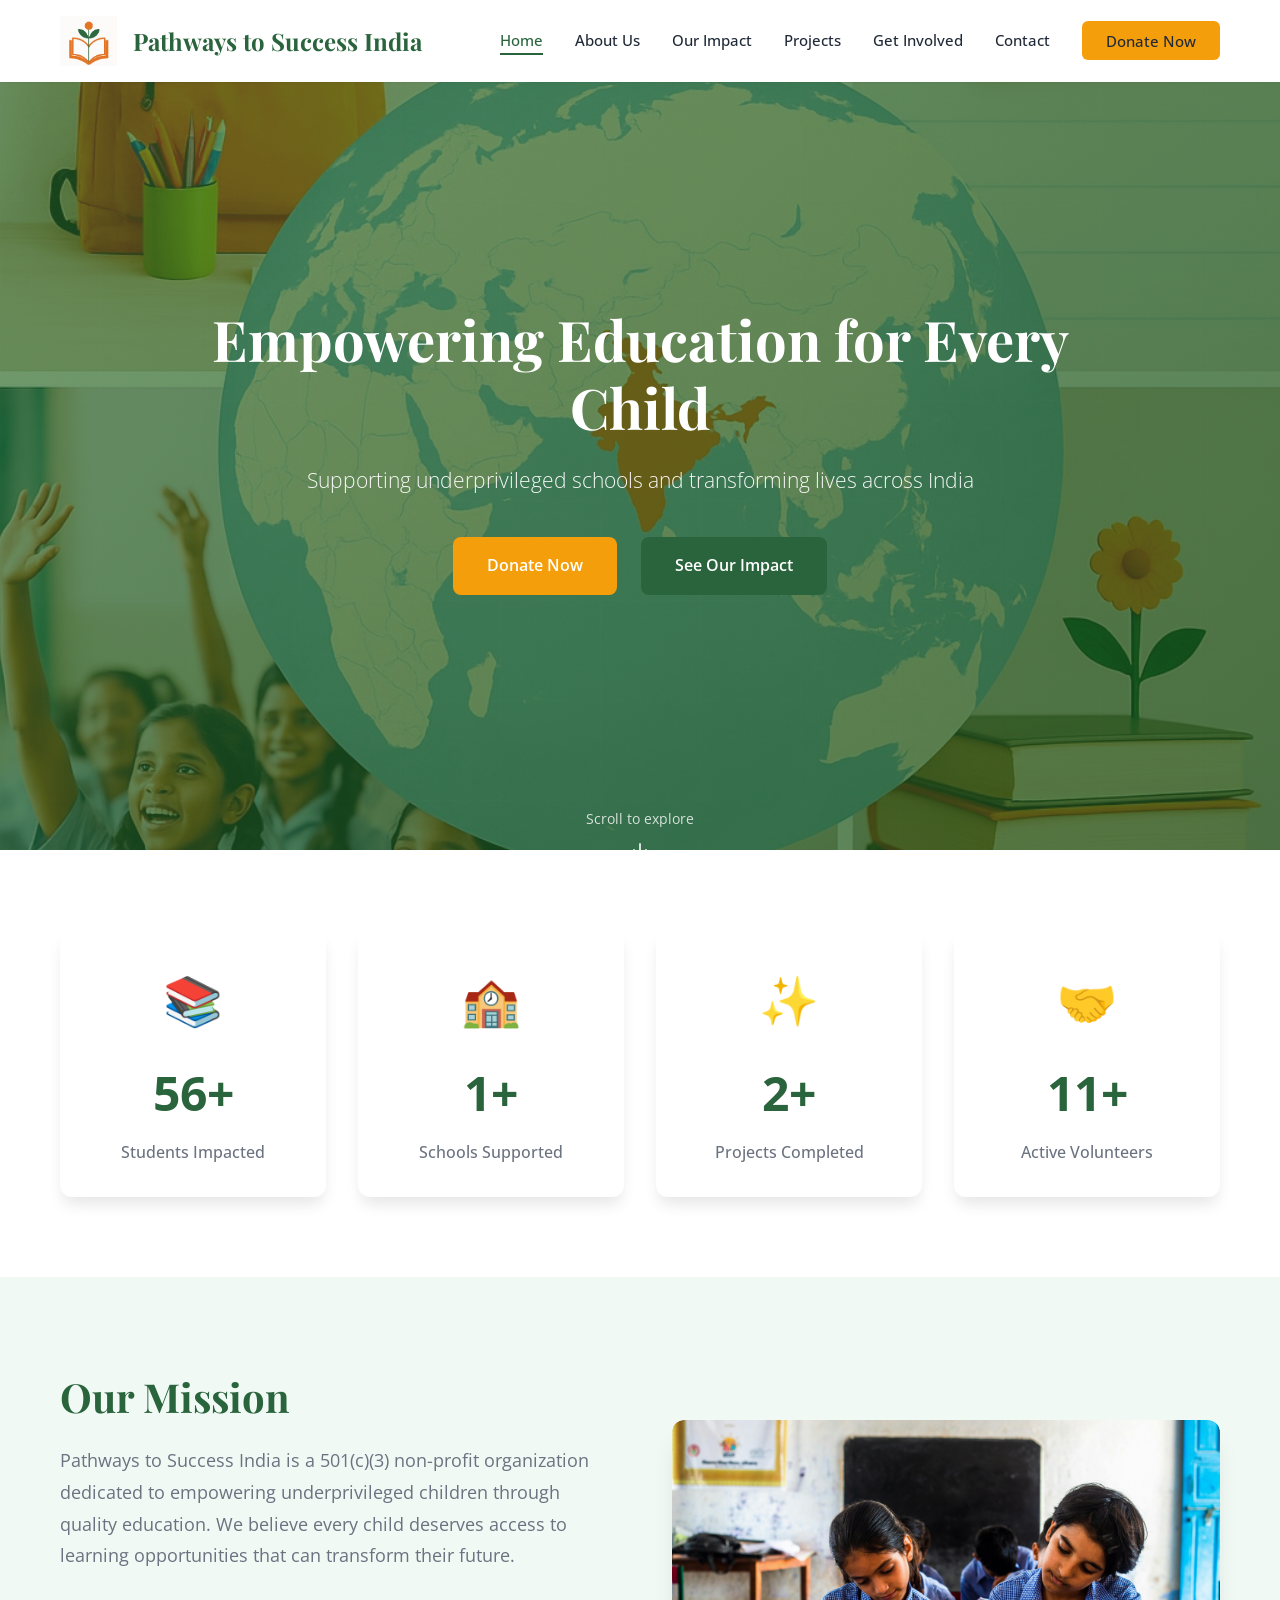
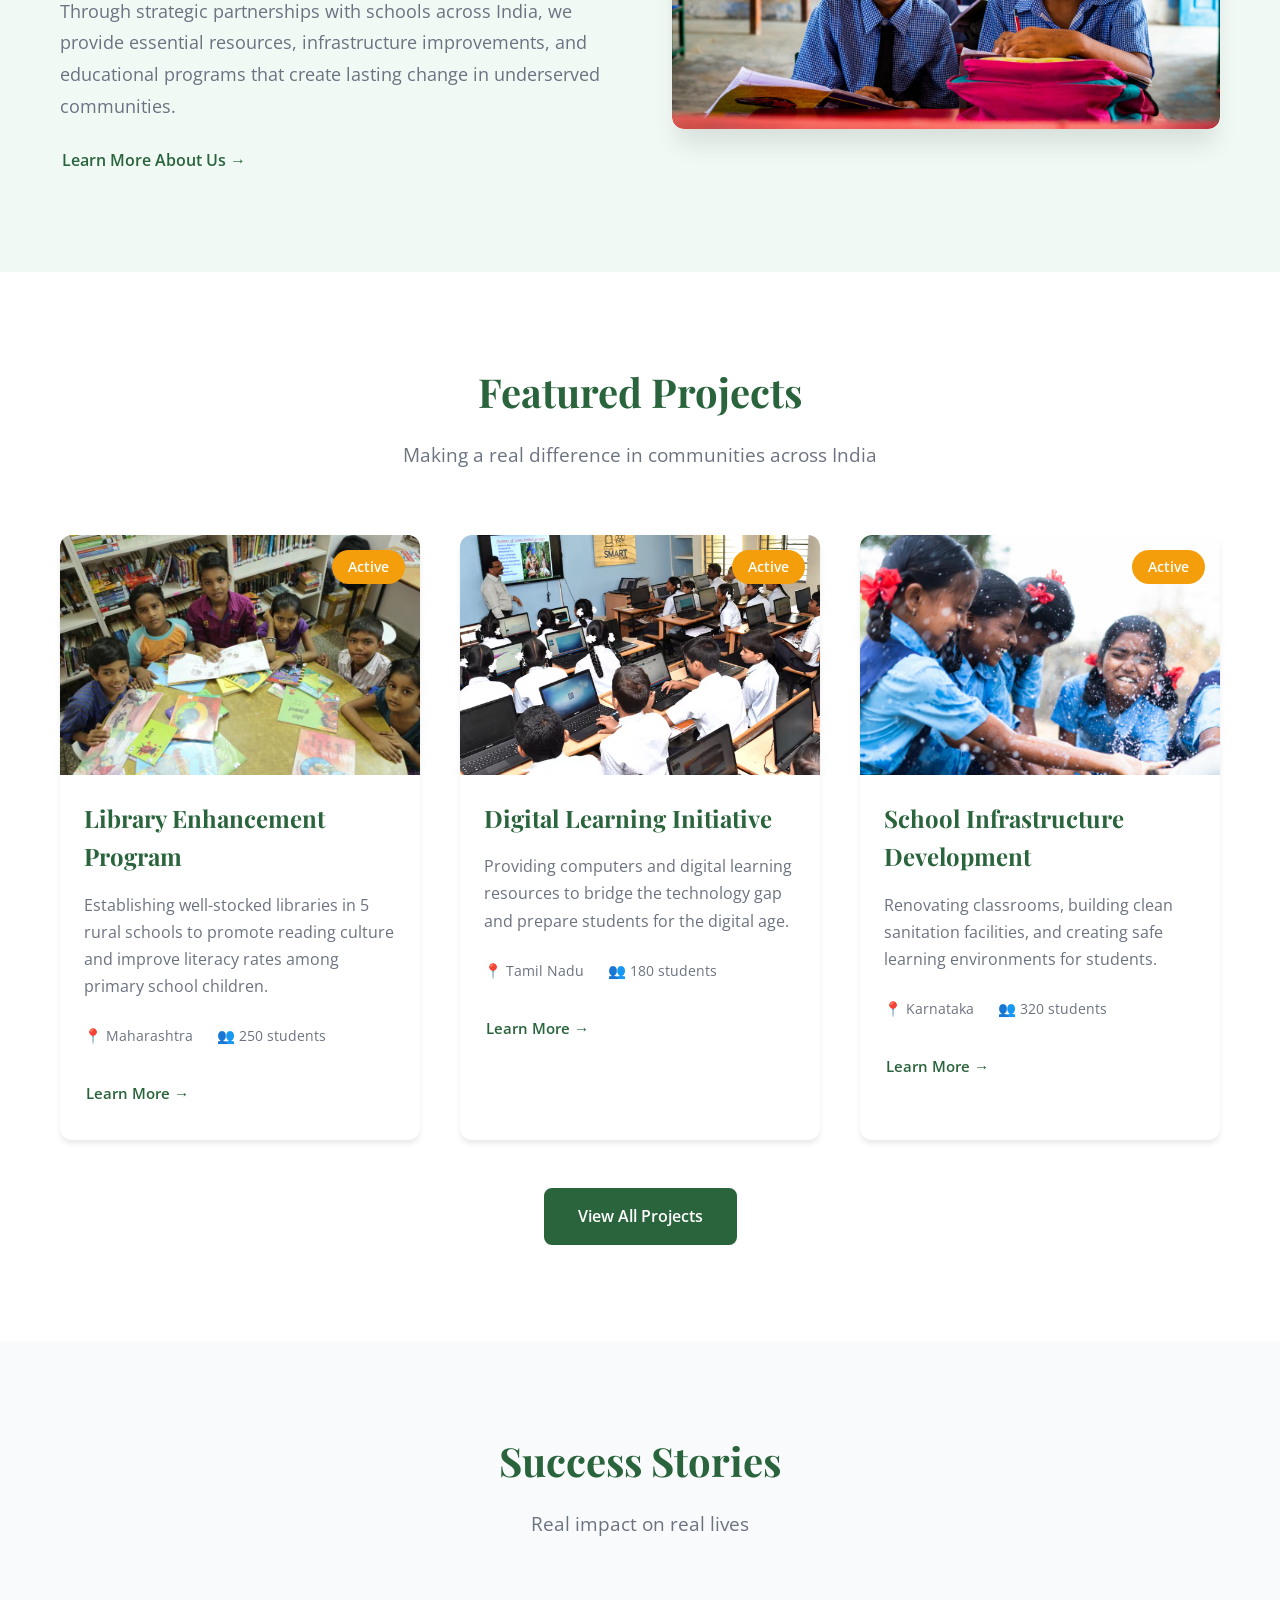
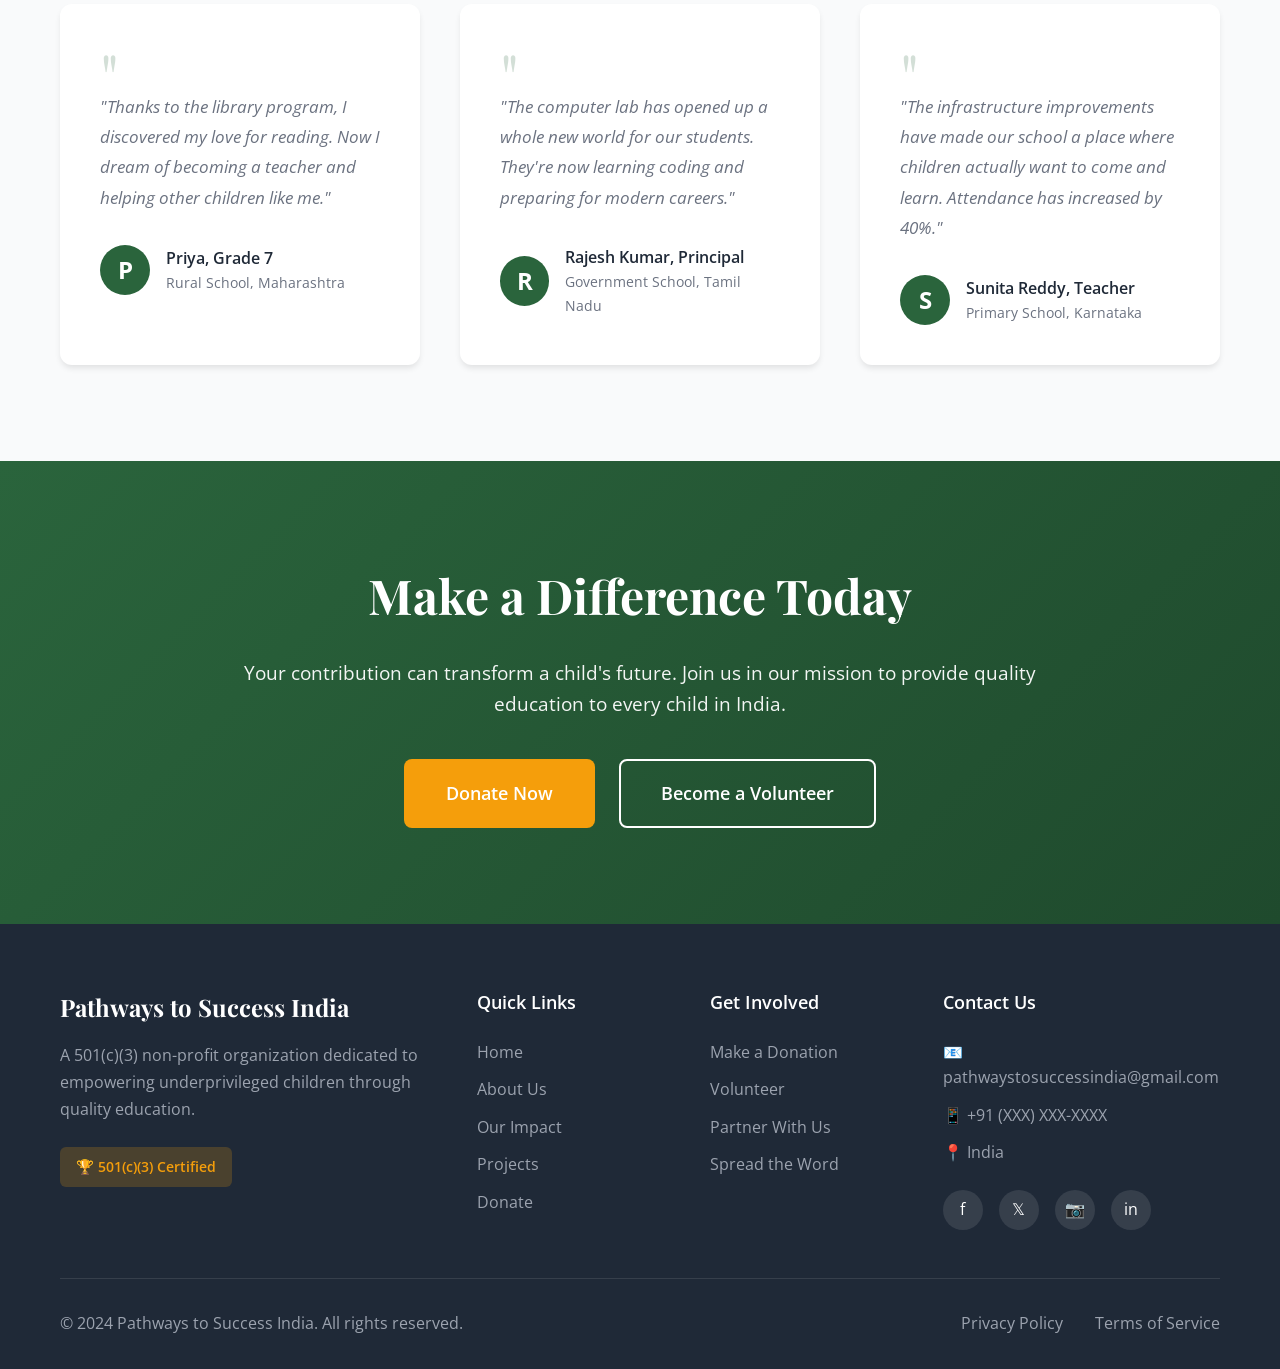
==== index.html @ 935330fa "Initial commit: Pathways to Success India website Added complete website structure with: - Responsiv" ====
<!DOCTYPE html>
<html lang="en">
<head>
    <meta charset="UTF-8">
    <meta name="viewport" content="width=device-width, initial-scale=1.0">
    <meta name="description" content="Pathways to Success India - Empowering education for underprivileged children across India">
    <title>Pathways to Success India - Empowering Education</title>
    <link rel="stylesheet" href="css/styles.css">
    <link rel="preconnect" href="https://fonts.googleapis.com">
    <link rel="preconnect" href="https://fonts.gstatic.com" crossorigin>
    <link href="https://fonts.googleapis.com/css2?family=Open+Sans:wght@300;400;600;700&family=Playfair+Display:wght@700&display=swap" rel="stylesheet">
</head>
<body data-page="home">
    <!-- Header will be loaded here -->
    <div id="header-placeholder"></div>

    <!-- Hero Section -->
    <section class="hero">
        <div class="hero-overlay"></div>
        <div class="hero-content">
            <h1 class="hero-title">Empowering Education for Every Child</h1>
            <p class="hero-subtitle">Supporting underprivileged schools and transforming lives across India</p>
            <div class="hero-buttons">
                <a href="pages/donate.html" class="btn btn-primary">Donate Now</a>
                <a href="pages/impact.html" class="btn btn-secondary">See Our Impact</a>
            </div>
        </div>
        <div class="hero-scroll">
            <span>Scroll to explore</span>
            <svg width="20" height="20" viewBox="0 0 20 20" fill="none">
                <path d="M10 4V16M10 16L4 10M10 16L16 10" stroke="white" stroke-width="2" stroke-linecap="round" stroke-linejoin="round"/>
            </svg>
        </div>
    </section>

    <!-- Impact Stats -->
    <section class="stats">
        <div class="container">
            <div class="stats-grid">
                <div class="stat-card">
                    <div class="stat-icon">📚</div>
                    <div class="stat-number" data-target="500">0</div>
                    <div class="stat-label">Students Impacted</div>
                </div>
                <div class="stat-card">
                    <div class="stat-icon">🏫</div>
                    <div class="stat-number" data-target="10">0</div>
                    <div class="stat-label">Schools Supported</div>
                </div>
                <div class="stat-card">
                    <div class="stat-icon">✨</div>
                    <div class="stat-number" data-target="25">0</div>
                    <div class="stat-label">Projects Completed</div>
                </div>
                <div class="stat-card">
                    <div class="stat-icon">🤝</div>
                    <div class="stat-number" data-target="100">0</div>
                    <div class="stat-label">Active Volunteers</div>
                </div>
            </div>
        </div>
    </section>

    <!-- Mission Section -->
    <section class="mission">
        <div class="container">
            <div class="mission-grid">
                <div class="mission-content">
                    <h2 class="section-title">Our Mission</h2>
                    <p class="mission-text">
                        Pathways to Success India is a 501(c)(3) non-profit organization dedicated to empowering
                        underprivileged children through quality education. We believe every child deserves access
                        to learning opportunities that can transform their future.
                    </p>
                    <p class="mission-text">
                        Through strategic partnerships with schools across India, we provide essential resources,
                        infrastructure improvements, and educational programs that create lasting change in
                        underserved communities.
                    </p>
                    <a href="pages/about.html" class="btn btn-link">Learn More About Us →</a>
                </div>
                <div class="mission-image">
                    <img src="images/hero-children-learning.jpg" alt="Children learning in classroom" style="width: 100%; height: 100%; object-fit: cover; border-radius: 12px;">
                </div>
            </div>
        </div>
    </section>

    <!-- Featured Projects -->
    <section class="featured-projects">
        <div class="container">
            <div class="section-header">
                <h2 class="section-title">Featured Projects</h2>
                <p class="section-subtitle">Making a real difference in communities across India</p>
            </div>
            <div class="projects-grid">
                <div class="project-card">
                    <div class="project-image">
                        <img src="images/project-library.jpg" alt="Library program" style="width: 100%; height: 100%; object-fit: cover;">
                        <div class="project-badge">Active</div>
                    </div>
                    <div class="project-content">
                        <h3 class="project-title">Library Enhancement Program</h3>
                        <p class="project-description">
                            Establishing well-stocked libraries in 5 rural schools to promote reading culture
                            and improve literacy rates among primary school children.
                        </p>
                        <div class="project-meta">
                            <span class="meta-item">📍 Maharashtra</span>
                            <span class="meta-item">👥 250 students</span>
                        </div>
                        <a href="pages/projects.html" class="btn btn-text">Learn More →</a>
                    </div>
                </div>
                <div class="project-card">
                    <div class="project-image">
                       <img src="images/project-digital-learning.jpg" alt="Digital learning" style="width: 100%; height: 100%; object-fit: cover;">
                        <div class="project-badge">Active</div>
                    </div>
                    <div class="project-content">
                        <h3 class="project-title">Digital Learning Initiative</h3>
                        <p class="project-description">
                            Providing computers and digital learning resources to bridge the technology gap
                            and prepare students for the digital age.
                        </p>
                        <div class="project-meta">
                            <span class="meta-item">📍 Tamil Nadu</span>
                            <span class="meta-item">👥 180 students</span>
                        </div>
                        <a href="pages/projects.html" class="btn btn-text">Learn More →</a>
                    </div>
                </div>
                <div class="project-card">
                    <div class="project-image">
                        <img src="images/project-infrastructure.jpg" alt="Infrastructure development" style="width: 100%; height: 100%; object-fit: cover;">
                        <div class="project-badge">Active</div>
                    </div>
                    <div class="project-content">
                        <h3 class="project-title">School Infrastructure Development</h3>
                        <p class="project-description">
                            Renovating classrooms, building clean sanitation facilities, and creating safe
                            learning environments for students.
                        </p>
                        <div class="project-meta">
                            <span class="meta-item">📍 Karnataka</span>
                            <span class="meta-item">👥 320 students</span>
                        </div>
                        <a href="pages/projects.html" class="btn btn-text">Learn More →</a>
                    </div>
                </div>
            </div>
            <div class="section-cta">
                <a href="pages/projects.html" class="btn btn-secondary">View All Projects</a>
            </div>
        </div>
    </section>

    <!-- Success Stories -->
    <section class="success-stories">
        <div class="container">
            <div class="section-header">
                <h2 class="section-title">Success Stories</h2>
                <p class="section-subtitle">Real impact on real lives</p>
            </div>
            <div class="stories-grid">
                <div class="story-card">
                    <div class="story-quote">"</div>
                    <p class="story-text">
                        "Thanks to the library program, I discovered my love for reading. Now I dream of
                        becoming a teacher and helping other children like me."
                    </p>
                    <div class="story-author">
                        <div class="author-avatar">P</div>
                        <div class="author-info">
                            <div class="author-name">Priya, Grade 7</div>
                            <div class="author-school">Rural School, Maharashtra</div>
                        </div>
                    </div>
                </div>
                <div class="story-card">
                    <div class="story-quote">"</div>
                    <p class="story-text">
                        "The computer lab has opened up a whole new world for our students. They're now
                        learning coding and preparing for modern careers."
                    </p>
                    <div class="story-author">
                        <div class="author-avatar">R</div>
                        <div class="author-info">
                            <div class="author-name">Rajesh Kumar, Principal</div>
                            <div class="author-school">Government School, Tamil Nadu</div>
                        </div>
                    </div>
                </div>
                <div class="story-card">
                    <div class="story-quote">"</div>
                    <p class="story-text">
                        "The infrastructure improvements have made our school a place where children actually
                        want to come and learn. Attendance has increased by 40%."
                    </p>
                    <div class="story-author">
                        <div class="author-avatar">S</div>
                        <div class="author-info">
                            <div class="author-name">Sunita Reddy, Teacher</div>
                            <div class="author-school">Primary School, Karnataka</div>
                        </div>
                    </div>
                </div>
            </div>
        </div>
    </section>

    <!-- CTA Section -->
    <section class="cta-section">
        <div class="container">
            <div class="cta-content">
                <h2 class="cta-title">Make a Difference Today</h2>
                <p class="cta-text">
                    Your contribution can transform a child's future. Join us in our mission to provide
                    quality education to every child in India.
                </p>
                <div class="cta-buttons">
                    <a href="pages/donate.html" class="btn btn-primary btn-large">Donate Now</a>
                    <a href="pages/contact.html" class="btn btn-outline btn-large">Become a Volunteer</a>
                </div>
            </div>
        </div>
    </section>

    <!-- Footer will be loaded here -->
    <div id="footer-placeholder"></div>

    <script src="js/components.js"></script>
    <script src="js/script.js"></script>
</body>
</html>
---- css/styles.css ----
/* ========================================
   CSS Variables & Reset
   ======================================== */
:root {
    --primary-green: #2A643C;
    --primary-dark: #1F4A2D;
    --accent-orange: #F59E0B;
    --accent-orange-hover: #D97706;
    --text-dark: #1F2937;
    --text-gray: #6B7280;
    --text-light: #9CA3AF;
    --bg-light: #F9FAFB;
    --bg-green-light: #F0F9F4;
    --white: #FFFFFF;
    --border-color: #E5E7EB;

    --font-heading: 'Playfair Display', serif;
    --font-body: 'Open Sans', sans-serif;

    --shadow-sm: 0 1px 2px 0 rgba(0, 0, 0, 0.05);
    --shadow-md: 0 4px 6px -1px rgba(0, 0, 0, 0.1);
    --shadow-lg: 0 10px 15px -3px rgba(0, 0, 0, 0.1);
    --shadow-xl: 0 20px 25px -5px rgba(0, 0, 0, 0.1);

    --transition: all 0.3s ease;
}

* {
    margin: 0;
    padding: 0;
    box-sizing: border-box;
}

html {
    scroll-behavior: smooth;
}

body {
    font-family: var(--font-body);
    color: var(--text-dark);
    line-height: 1.6;
    overflow-x: hidden;
}

img {
    max-width: 100%;
    height: auto;
    display: block;
}

a {
    text-decoration: none;
    color: inherit;
}

ul {
    list-style: none;
}

/* ========================================
   Container & Layout
   ======================================== */
.container {
    max-width: 1200px;
    margin: 0 auto;
    padding: 0 20px;
}

/* ========================================
   Navigation
   ======================================== */
.navbar {
    position: fixed;
    top: 0;
    left: 0;
    right: 0;
    background: var(--white);
    box-shadow: var(--shadow-sm);
    z-index: 1000;
    transition: var(--transition);
}

.navbar.scrolled {
    box-shadow: var(--shadow-md);
}

.nav-wrapper {
    display: flex;
    justify-content: space-between;
    align-items: center;
    padding: 1rem 0;
}

.logo-text {
    font-family: var(--font-heading);
    font-size: 1.5rem;
    font-weight: 700;
    color: var(--primary-green);
}

.nav-menu {
    display: flex;
    align-items: center;
    gap: 2rem;
}

.nav-menu a {
    font-size: 0.95rem;
    font-weight: 500;
    color: var(--text-dark);
    transition: var(--transition);
    position: relative;
}

.nav-menu a:hover,
.nav-menu a.active {
    color: var(--primary-green);
}

.nav-menu a:not(.btn-donate-nav)::after {
    content: '';
    position: absolute;
    bottom: -5px;
    left: 0;
    width: 0;
    height: 2px;
    background: var(--primary-green);
    transition: var(--transition);
}

.nav-menu a:hover::after,
.nav-menu a.active::after {
    width: 100%;
}

.btn-donate-nav {
    background: var(--accent-orange);
    color: var(--white);
    padding: 0.6rem 1.5rem;
    border-radius: 6px;
    font-weight: 600;
    transition: var(--transition);
}

.btn-donate-nav:hover {
    background: var(--accent-orange-hover);
    transform: translateY(-2px);
    box-shadow: var(--shadow-md);
}

.mobile-menu-toggle {
    display: none;
    flex-direction: column;
    gap: 5px;
    background: none;
    border: none;
    cursor: pointer;
    padding: 5px;
}

.mobile-menu-toggle span {
    width: 25px;
    height: 3px;
    background: var(--primary-green);
    border-radius: 3px;
    transition: var(--transition);
}

/* ========================================
   Hero Section
   ======================================== */
.hero {
    position: relative;
    height: 100vh;
    min-height: 600px;
    display: flex;
    align-items: center;
    justify-content: center;
    background: linear-gradient(135deg, rgba(46, 125, 50, 0.6) 0%, rgba(27, 94, 32, 0.7) 100%), url('../images/home-banner.jpg') center/cover no-repeat;
    overflow: hidden;
}

.hero::before {
    content: '';
    position: absolute;
    top: 0;
    left: 0;
    right: 0;
    bottom: 0;
    background: url('data:image/svg+xml,<svg width="100" height="100" xmlns="http://www.w3.org/2000/svg"><defs><pattern id="grid" width="100" height="100" patternUnits="userSpaceOnUse"><path d="M 100 0 L 0 0 0 100" fill="none" stroke="rgba(255,255,255,0.05)" stroke-width="1"/></pattern></defs><rect width="100%" height="100%" fill="url(%23grid)"/></svg>');
    opacity: 0.3;
}

.hero-overlay {
    position: absolute;
    top: 0;
    left: 0;
    right: 0;
    bottom: 0;
    background: rgba(0, 0, 0, 0.1);
}

.hero-content {
    position: relative;
    z-index: 2;
    text-align: center;
    color: var(--white);
    max-width: 900px;
    padding: 0 20px;
    animation: fadeInUp 1s ease;
}

.hero-title {
    font-family: var(--font-heading);
    font-size: 3.5rem;
    font-weight: 700;
    margin-bottom: 1.5rem;
    line-height: 1.2;
}

.hero-subtitle {
    font-size: 1.3rem;
    margin-bottom: 2.5rem;
    opacity: 0.95;
    font-weight: 300;
}

.hero-buttons {
    display: flex;
    gap: 1.5rem;
    justify-content: center;
    flex-wrap: wrap;
}

.hero-scroll {
    position: absolute;
    bottom: 40px;
    left: 50%;
    transform: translateX(-50%);
    display: flex;
    flex-direction: column;
    align-items: center;
    gap: 10px;
    color: var(--white);
    font-size: 0.85rem;
    opacity: 0.8;
    animation: bounce 2s infinite;
}

@keyframes fadeInUp {
    from {
        opacity: 0;
        transform: translateY(30px);
    }
    to {
        opacity: 1;
        transform: translateY(0);
    }
}

@keyframes bounce {
    0%, 20%, 50%, 80%, 100% {
        transform: translateX(-50%) translateY(0);
    }
    40% {
        transform: translateX(-50%) translateY(-10px);
    }
    60% {
        transform: translateX(-50%) translateY(-5px);
    }
}

/* ========================================
   Buttons
   ======================================== */
.btn {
    display: inline-block;
    padding: 0.875rem 2rem;
    border-radius: 8px;
    font-weight: 600;
    font-size: 1rem;
    text-align: center;
    transition: var(--transition);
    cursor: pointer;
    border: 2px solid transparent;
}

.btn-primary {
    background: var(--accent-orange);
    color: var(--white);
}

.btn-primary:hover {
    background: var(--accent-orange-hover);
    transform: translateY(-3px);
    box-shadow: var(--shadow-lg);
}

.btn-secondary {
    background: var(--primary-green);
    color: var(--white);
    border: 2px solid var(--primary-green);
}

.btn-secondary:hover {
    background: var(--accent-orange);
    color: var(--white);
    border-color: var(--accent-orange);
}

.btn-outline {
    background: transparent;
    color: var(--white);
    border: 2px solid var(--white);
}

.btn-outline:hover {
    background: var(--white);
    color: var(--primary-green);
}

.btn-link {
    color: var(--primary-green);
    font-weight: 600;
    padding: 0;
}

.btn-link:hover {
    color: var(--primary-dark);
}

.btn-text {
    color: var(--primary-green);
    font-weight: 600;
    padding: 0.5rem 0;
    font-size: 0.95rem;
}

.btn-text:hover {
    color: var(--primary-dark);
    transform: translateX(5px);
}

.btn-large {
    padding: 1.125rem 2.5rem;
    font-size: 1.1rem;
}

/* ========================================
   Stats Section
   ======================================== */
.stats {
    padding: 5rem 0;
    background: var(--white);
    margin-top: -50px;
    position: relative;
    z-index: 10;
}

.stats-grid {
    display: grid;
    grid-template-columns: repeat(auto-fit, minmax(250px, 1fr));
    gap: 2rem;
}

.stat-card {
    text-align: center;
    padding: 2rem;
    background: var(--white);
    border-radius: 12px;
    box-shadow: var(--shadow-lg);
    transition: var(--transition);
}

.stat-card:hover {
    transform: translateY(-10px);
    box-shadow: var(--shadow-xl);
}

.stat-icon {
    font-size: 3rem;
    margin-bottom: 1rem;
}

.stat-number {
    font-size: 3rem;
    font-weight: 700;
    color: var(--primary-green);
    margin-bottom: 0.5rem;
}

.stat-label {
    font-size: 1rem;
    color: var(--text-gray);
    font-weight: 500;
}

/* ========================================
   Mission Section
   ======================================== */
.mission {
    padding: 6rem 0;
    background: var(--bg-green-light);
}

.mission-grid {
    display: grid;
    grid-template-columns: 1fr 1fr;
    gap: 4rem;
    align-items: center;
}

.section-title {
    font-family: var(--font-heading);
    font-size: 2.5rem;
    color: var(--primary-green);
    margin-bottom: 1.5rem;
    line-height: 1.2;
}

.mission-text {
    font-size: 1.1rem;
    color: var(--text-gray);
    margin-bottom: 1.5rem;
    line-height: 1.8;
}

.mission-image {
    border-radius: 12px;
    overflow: hidden;
    box-shadow: var(--shadow-xl);
}

.image-placeholder {
    background: linear-gradient(135deg, #e0e7ff 0%, #c7d2fe 100%);
    aspect-ratio: 4/3;
    display: flex;
    align-items: center;
    justify-content: center;
    color: var(--text-gray);
    font-style: italic;
    padding: 2rem;
    text-align: center;
}

/* ========================================
   Featured Projects
   ======================================== */
.featured-projects {
    padding: 6rem 0;
    background: var(--white);
}

.section-header {
    text-align: center;
    margin-bottom: 4rem;
}

.section-subtitle {
    font-size: 1.2rem;
    color: var(--text-gray);
    margin-top: 1rem;
}

.projects-grid {
    display: grid;
    grid-template-columns: repeat(auto-fit, minmax(320px, 1fr));
    gap: 2.5rem;
    margin-bottom: 3rem;
}

.project-card {
    background: var(--white);
    border-radius: 12px;
    overflow: hidden;
    box-shadow: var(--shadow-md);
    transition: var(--transition);
}

.project-card:hover {
    transform: translateY(-10px);
    box-shadow: var(--shadow-xl);
}

.project-image {
    position: relative;
    height: 240px;
}

.project-image .image-placeholder {
    height: 100%;
    aspect-ratio: unset;
}

.project-badge {
    position: absolute;
    top: 15px;
    right: 15px;
    background: var(--accent-orange);
    color: var(--white);
    padding: 0.4rem 1rem;
    border-radius: 20px;
    font-size: 0.85rem;
    font-weight: 600;
}

.project-content {
    padding: 1.5rem;
}

.project-title {
    font-family: var(--font-heading);
    font-size: 1.5rem;
    color: var(--primary-green);
    margin-bottom: 1rem;
}

.project-description {
    color: var(--text-gray);
    margin-bottom: 1.5rem;
    line-height: 1.7;
}

.project-meta {
    display: flex;
    gap: 1.5rem;
    margin-bottom: 1.5rem;
    flex-wrap: wrap;
}

.meta-item {
    font-size: 0.9rem;
    color: var(--text-gray);
}

.section-cta {
    text-align: center;
    margin-top: 3rem;
}

/* ========================================
   Success Stories
   ======================================== */
.success-stories {
    padding: 6rem 0;
    background: var(--bg-light);
}

.stories-grid {
    display: grid;
    grid-template-columns: repeat(auto-fit, minmax(320px, 1fr));
    gap: 2.5rem;
}

.story-card {
    background: var(--white);
    padding: 2.5rem;
    border-radius: 12px;
    box-shadow: var(--shadow-md);
    position: relative;
    transition: var(--transition);
}

.story-card:hover {
    transform: translateY(-5px);
    box-shadow: var(--shadow-lg);
}

.story-quote {
    font-size: 4rem;
    font-family: var(--font-heading);
    color: var(--primary-green);
    opacity: 0.2;
    line-height: 1;
    margin-bottom: -1rem;
}

.story-text {
    font-size: 1.05rem;
    color: var(--text-gray);
    line-height: 1.8;
    margin-bottom: 2rem;
    font-style: italic;
}

.story-author {
    display: flex;
    align-items: center;
    gap: 1rem;
}

.author-avatar {
    width: 50px;
    height: 50px;
    border-radius: 50%;
    background: var(--primary-green);
    color: var(--white);
    display: flex;
    align-items: center;
    justify-content: center;
    font-size: 1.5rem;
    font-weight: 700;
}

.author-name {
    font-weight: 600;
    color: var(--text-dark);
}

.author-school {
    font-size: 0.9rem;
    color: var(--text-gray);
}

/* ========================================
   CTA Section
   ======================================== */
.cta-section {
    padding: 6rem 0;
    background: linear-gradient(135deg, var(--primary-green) 0%, var(--primary-dark) 100%);
    color: var(--white);
}

.cta-content {
    text-align: center;
    max-width: 800px;
    margin: 0 auto;
}

.cta-title {
    font-family: var(--font-heading);
    font-size: 3rem;
    margin-bottom: 1.5rem;
}

.cta-text {
    font-size: 1.2rem;
    margin-bottom: 2.5rem;
    opacity: 0.95;
}

.cta-buttons {
    display: flex;
    gap: 1.5rem;
    justify-content: center;
    flex-wrap: wrap;
}

/* ========================================
   Footer
   ======================================== */
.footer {
    background: var(--text-dark);
    color: var(--white);
    padding: 4rem 0 2rem;
}

.footer-grid {
    display: grid;
    grid-template-columns: 2fr 1fr 1fr 1.5fr;
    gap: 3rem;
    margin-bottom: 3rem;
}

.footer-title {
    font-family: var(--font-heading);
    font-size: 1.5rem;
    margin-bottom: 1rem;
    color: var(--white);
}

.footer-text {
    color: var(--text-light);
    line-height: 1.7;
    margin-bottom: 1.5rem;
}

.footer-badge {
    display: inline-block;
    background: rgba(245, 158, 11, 0.2);
    color: var(--accent-orange);
    padding: 0.5rem 1rem;
    border-radius: 6px;
    font-size: 0.9rem;
    font-weight: 600;
}

.footer-heading {
    font-size: 1.1rem;
    margin-bottom: 1.5rem;
    font-weight: 600;
}

.footer-links {
    display: flex;
    flex-direction: column;
    gap: 0.75rem;
}

.footer-links a {
    color: var(--text-light);
    transition: var(--transition);
}

.footer-links a:hover {
    color: var(--accent-orange);
    padding-left: 5px;
}

.footer-contact {
    display: flex;
    flex-direction: column;
    gap: 0.75rem;
    color: var(--text-light);
    margin-bottom: 1.5rem;
}

.social-links {
    display: flex;
    gap: 1rem;
}

.social-link {
    width: 40px;
    height: 40px;
    border-radius: 50%;
    background: rgba(255, 255, 255, 0.1);
    display: flex;
    align-items: center;
    justify-content: center;
    transition: var(--transition);
}

.social-link:hover {
    background: var(--accent-orange);
    transform: translateY(-3px);
}

.footer-bottom {
    padding-top: 2rem;
    border-top: 1px solid rgba(255, 255, 255, 0.1);
    display: flex;
    justify-content: space-between;
    align-items: center;
    color: var(--text-light);
}

.footer-bottom-links {
    display: flex;
    gap: 2rem;
}

.footer-bottom-links a {
    color: var(--text-light);
    transition: var(--transition);
}

.footer-bottom-links a:hover {
    color: var(--accent-orange);
}

/* ========================================
   Page Styles (for inner pages)
   ======================================== */
.page-hero {
    padding: 10rem 0 6rem;
    background: linear-gradient(135deg, var(--primary-green) 0%, var(--primary-dark) 100%);
    color: var(--white);
    text-align: center;
    margin-top: 60px;
}

.page-hero h1 {
    font-family: var(--font-heading);
    font-size: 3rem;
    margin-bottom: 1rem;
}

.page-hero p {
    font-size: 1.2rem;
    opacity: 0.9;
}

.page-content {
    padding: 4rem 0;
}

.content-section {
    margin-bottom: 4rem;
}

.content-section h2 {
    font-family: var(--font-heading);
    font-size: 2rem;
    color: var(--primary-green);
    margin-bottom: 1.5rem;
}

.content-section p {
    color: var(--text-gray);
    line-height: 1.8;
    margin-bottom: 1rem;
}

/* ========================================
   Responsive Design
   ======================================== */
@media (max-width: 968px) {
    .nav-menu {
        position: fixed;
        top: 70px;
        right: -100%;
        width: 280px;
        height: calc(100vh - 70px);
        background: var(--white);
        flex-direction: column;
        align-items: flex-start;
        padding: 2rem;
        box-shadow: var(--shadow-lg);
        transition: var(--transition);
        gap: 1.5rem;
    }

    .nav-menu.active {
        right: 0;
    }

    .mobile-menu-toggle {
        display: flex;
    }

    .mobile-menu-toggle.active span:nth-child(1) {
        transform: rotate(45deg) translate(8px, 8px);
    }

    .mobile-menu-toggle.active span:nth-child(2) {
        opacity: 0;
    }

    .mobile-menu-toggle.active span:nth-child(3) {
        transform: rotate(-45deg) translate(7px, -7px);
    }

    .hero-title {
        font-size: 2.5rem;
    }

    .hero-subtitle {
        font-size: 1.1rem;
    }

    .mission-grid,
    .footer-grid {
        grid-template-columns: 1fr;
        gap: 2rem;
    }

    .section-title {
        font-size: 2rem;
    }

    .cta-title {
        font-size: 2rem;
    }
}

@media (max-width: 640px) {
    .hero-title {
        font-size: 2rem;
    }

    .hero-buttons {
        flex-direction: column;
        width: 100%;
    }

    .btn {
        width: 100%;
    }

    .stats-grid {
        grid-template-columns: 1fr;
    }

    .projects-grid,
    .stories-grid {
        grid-template-columns: 1fr;
    }

    .footer-bottom {
        flex-direction: column;
        gap: 1rem;
        text-align: center;
    }
}
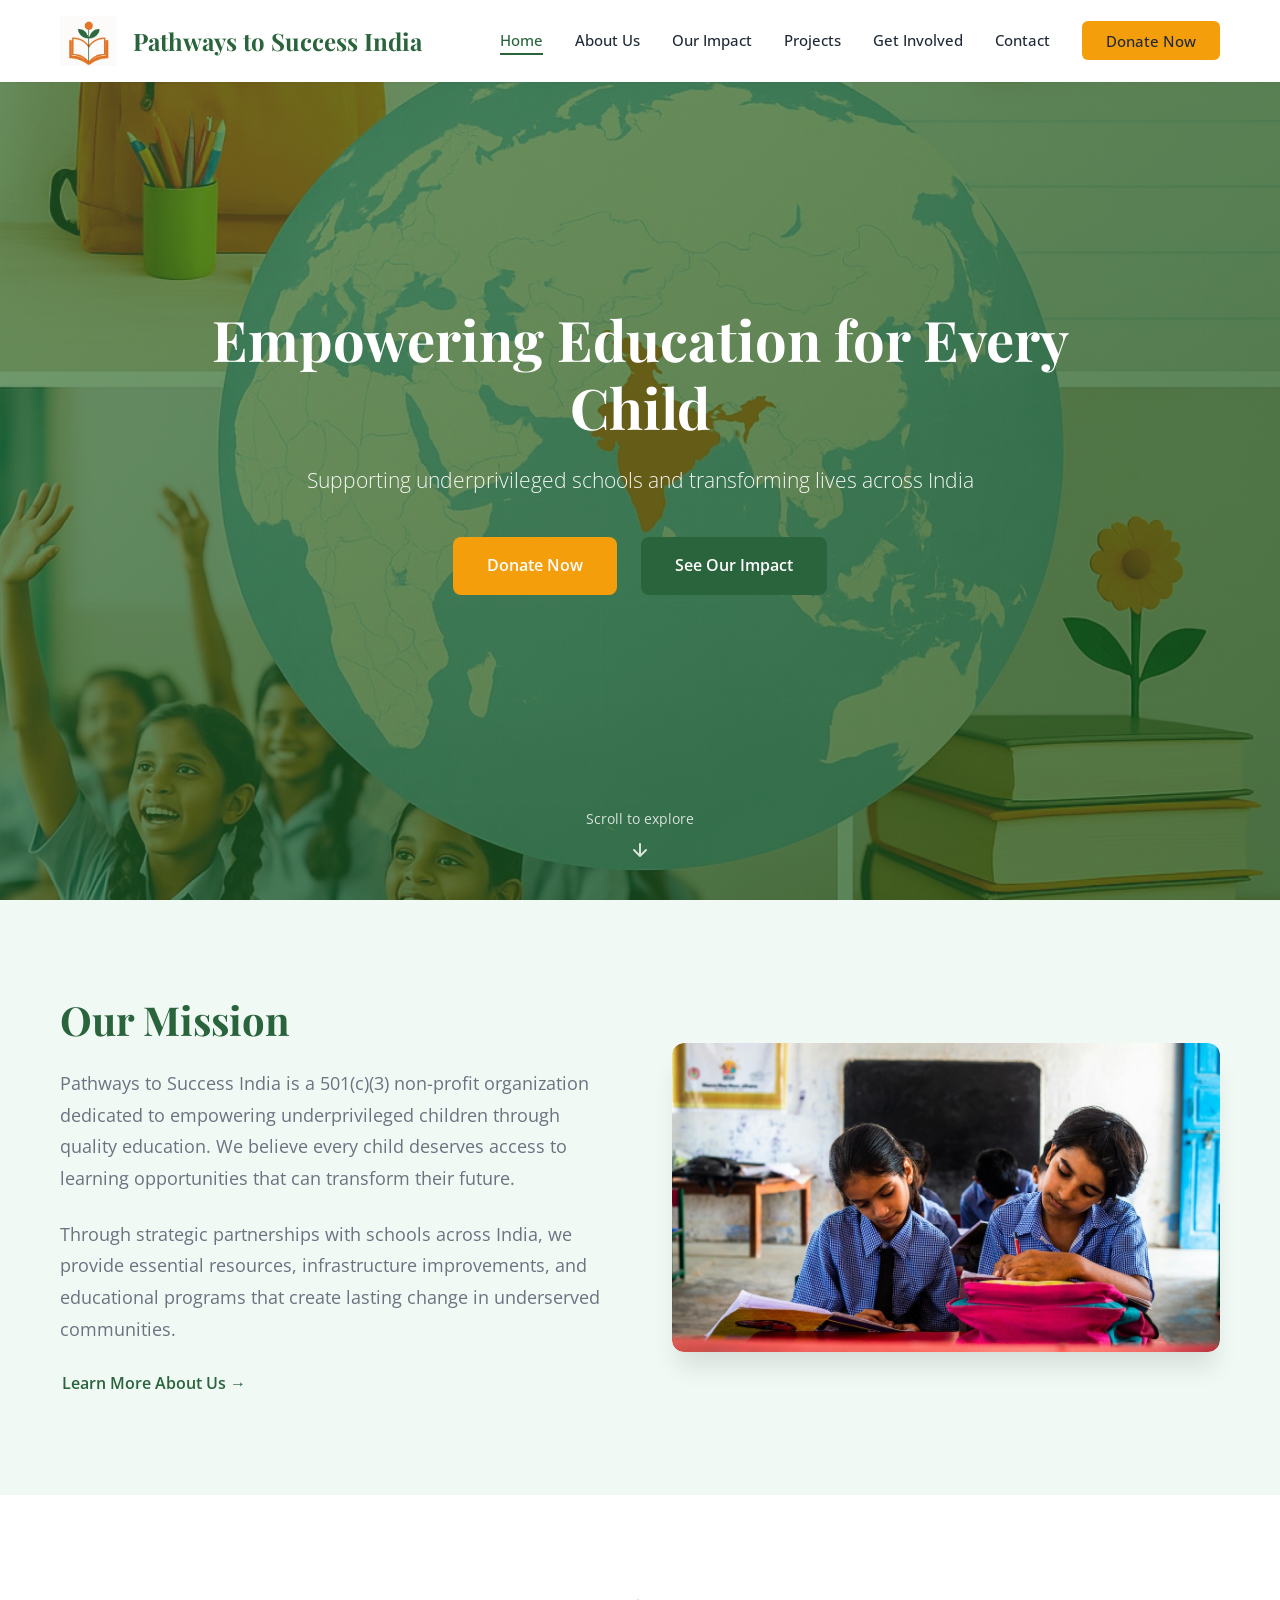
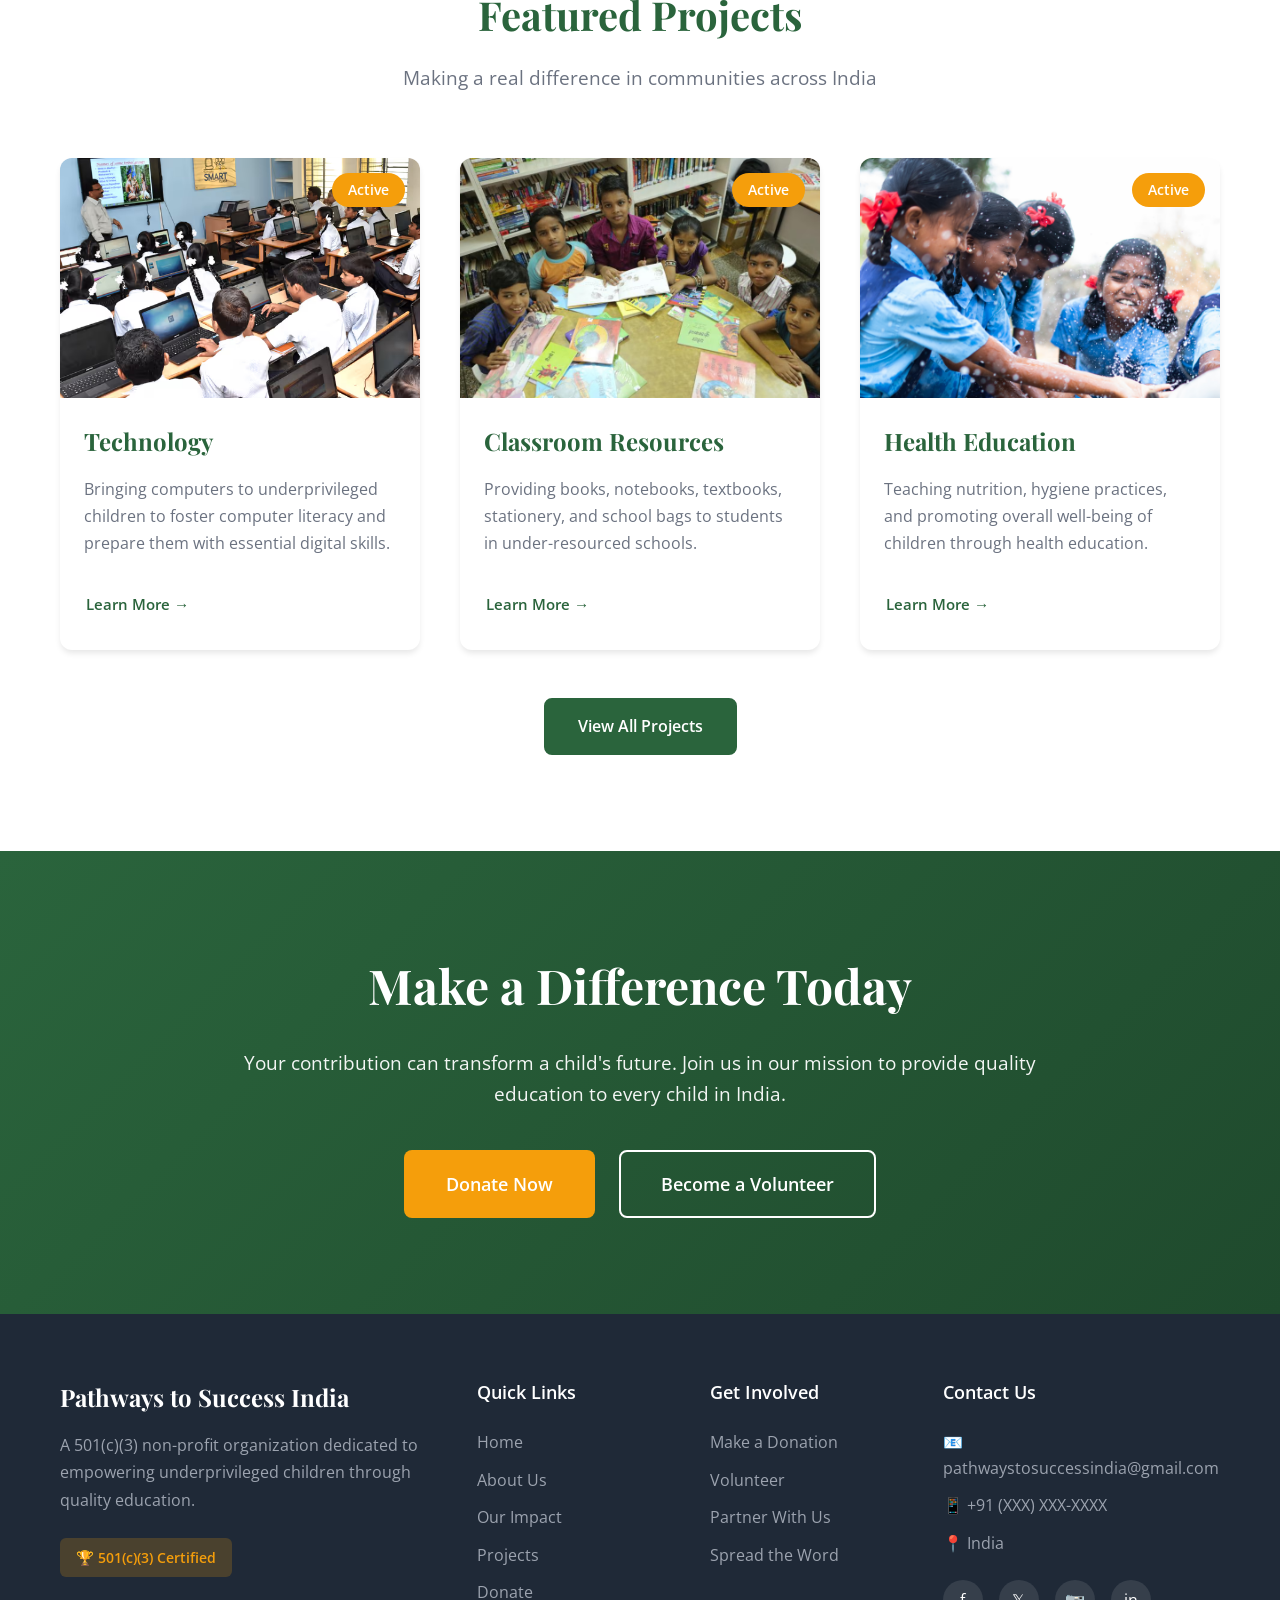
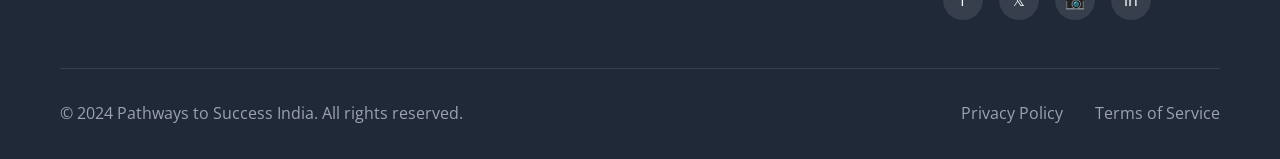
==== commit 4421a8fe: "Changes to reflect old site" ====
--- a/index.html
+++ b/index.html
@@ -33,7 +33,8 @@
         </div>
     </section>
 
-    <!-- Impact Stats -->
+    <!-- Impact Stats - Hidden for now -->
+    <!--
     <section class="stats">
         <div class="container">
             <div class="stats-grid">
@@ -60,6 +61,7 @@
             </div>
         </div>
     </section>
+    -->
 
     <!-- Mission Section -->
     <section class="mission">
@@ -96,55 +98,40 @@
             <div class="projects-grid">
                 <div class="project-card">
                     <div class="project-image">
-                        <img src="images/project-library.jpg" alt="Library program" style="width: 100%; height: 100%; object-fit: cover;">
+                        <img src="images/project-digital-learning.jpg" alt="Technology" style="width: 100%; height: 100%; object-fit: cover;">
                         <div class="project-badge">Active</div>
                     </div>
                     <div class="project-content">
-                        <h3 class="project-title">Library Enhancement Program</h3>
+                        <h3 class="project-title">Technology</h3>
                         <p class="project-description">
-                            Establishing well-stocked libraries in 5 rural schools to promote reading culture
-                            and improve literacy rates among primary school children.
+                            Bringing computers to underprivileged children to foster computer literacy and prepare them with essential digital skills.
                         </p>
-                        <div class="project-meta">
-                            <span class="meta-item">📍 Maharashtra</span>
-                            <span class="meta-item">👥 250 students</span>
-                        </div>
                         <a href="pages/projects.html" class="btn btn-text">Learn More →</a>
                     </div>
                 </div>
                 <div class="project-card">
                     <div class="project-image">
-                       <img src="images/project-digital-learning.jpg" alt="Digital learning" style="width: 100%; height: 100%; object-fit: cover;">
+                       <img src="images/project-library.jpg" alt="Classroom Resources" style="width: 100%; height: 100%; object-fit: cover;">
                         <div class="project-badge">Active</div>
                     </div>
                     <div class="project-content">
-                        <h3 class="project-title">Digital Learning Initiative</h3>
+                        <h3 class="project-title">Classroom Resources</h3>
                         <p class="project-description">
-                            Providing computers and digital learning resources to bridge the technology gap
-                            and prepare students for the digital age.
+                            Providing books, notebooks, textbooks, stationery, and school bags to students in under-resourced schools.
                         </p>
-                        <div class="project-meta">
-                            <span class="meta-item">📍 Tamil Nadu</span>
-                            <span class="meta-item">👥 180 students</span>
-                        </div>
                         <a href="pages/projects.html" class="btn btn-text">Learn More →</a>
                     </div>
                 </div>
                 <div class="project-card">
                     <div class="project-image">
-                        <img src="images/project-infrastructure.jpg" alt="Infrastructure development" style="width: 100%; height: 100%; object-fit: cover;">
+                        <img src="images/project-infrastructure.jpg" alt="Health Education" style="width: 100%; height: 100%; object-fit: cover;">
                         <div class="project-badge">Active</div>
                     </div>
                     <div class="project-content">
-                        <h3 class="project-title">School Infrastructure Development</h3>
+                        <h3 class="project-title">Health Education</h3>
                         <p class="project-description">
-                            Renovating classrooms, building clean sanitation facilities, and creating safe
-                            learning environments for students.
+                            Teaching nutrition, hygiene practices, and promoting overall well-being of children through health education.
                         </p>
-                        <div class="project-meta">
-                            <span class="meta-item">📍 Karnataka</span>
-                            <span class="meta-item">👥 320 students</span>
-                        </div>
                         <a href="pages/projects.html" class="btn btn-text">Learn More →</a>
                     </div>
                 </div>
@@ -155,7 +142,8 @@
         </div>
     </section>
 
-    <!-- Success Stories -->
+    <!-- Success Stories - Hidden for now -->
+    <!--
     <section class="success-stories">
         <div class="container">
             <div class="section-header">
@@ -208,6 +196,7 @@
             </div>
         </div>
     </section>
+    -->
 
     <!-- CTA Section -->
     <section class="cta-section">
--- a/css/styles.css
+++ b/css/styles.css
@@ -850,7 +850,8 @@
     }
 
     .mission-grid,
-    .footer-grid {
+    .footer-grid,
+    .contact-grid {
         grid-template-columns: 1fr;
         gap: 2rem;
     }
@@ -883,8 +884,12 @@
     }
 
     .projects-grid,
-    .stories-grid {
-        grid-template-columns: 1fr;
+    .stories-grid,
+    .other-ways-grid,
+    .donation-tiers-grid,
+    .donation-breakdown-grid,
+    .contact-grid {
+        grid-template-columns: 1fr !important;
     }
 
     .footer-bottom {
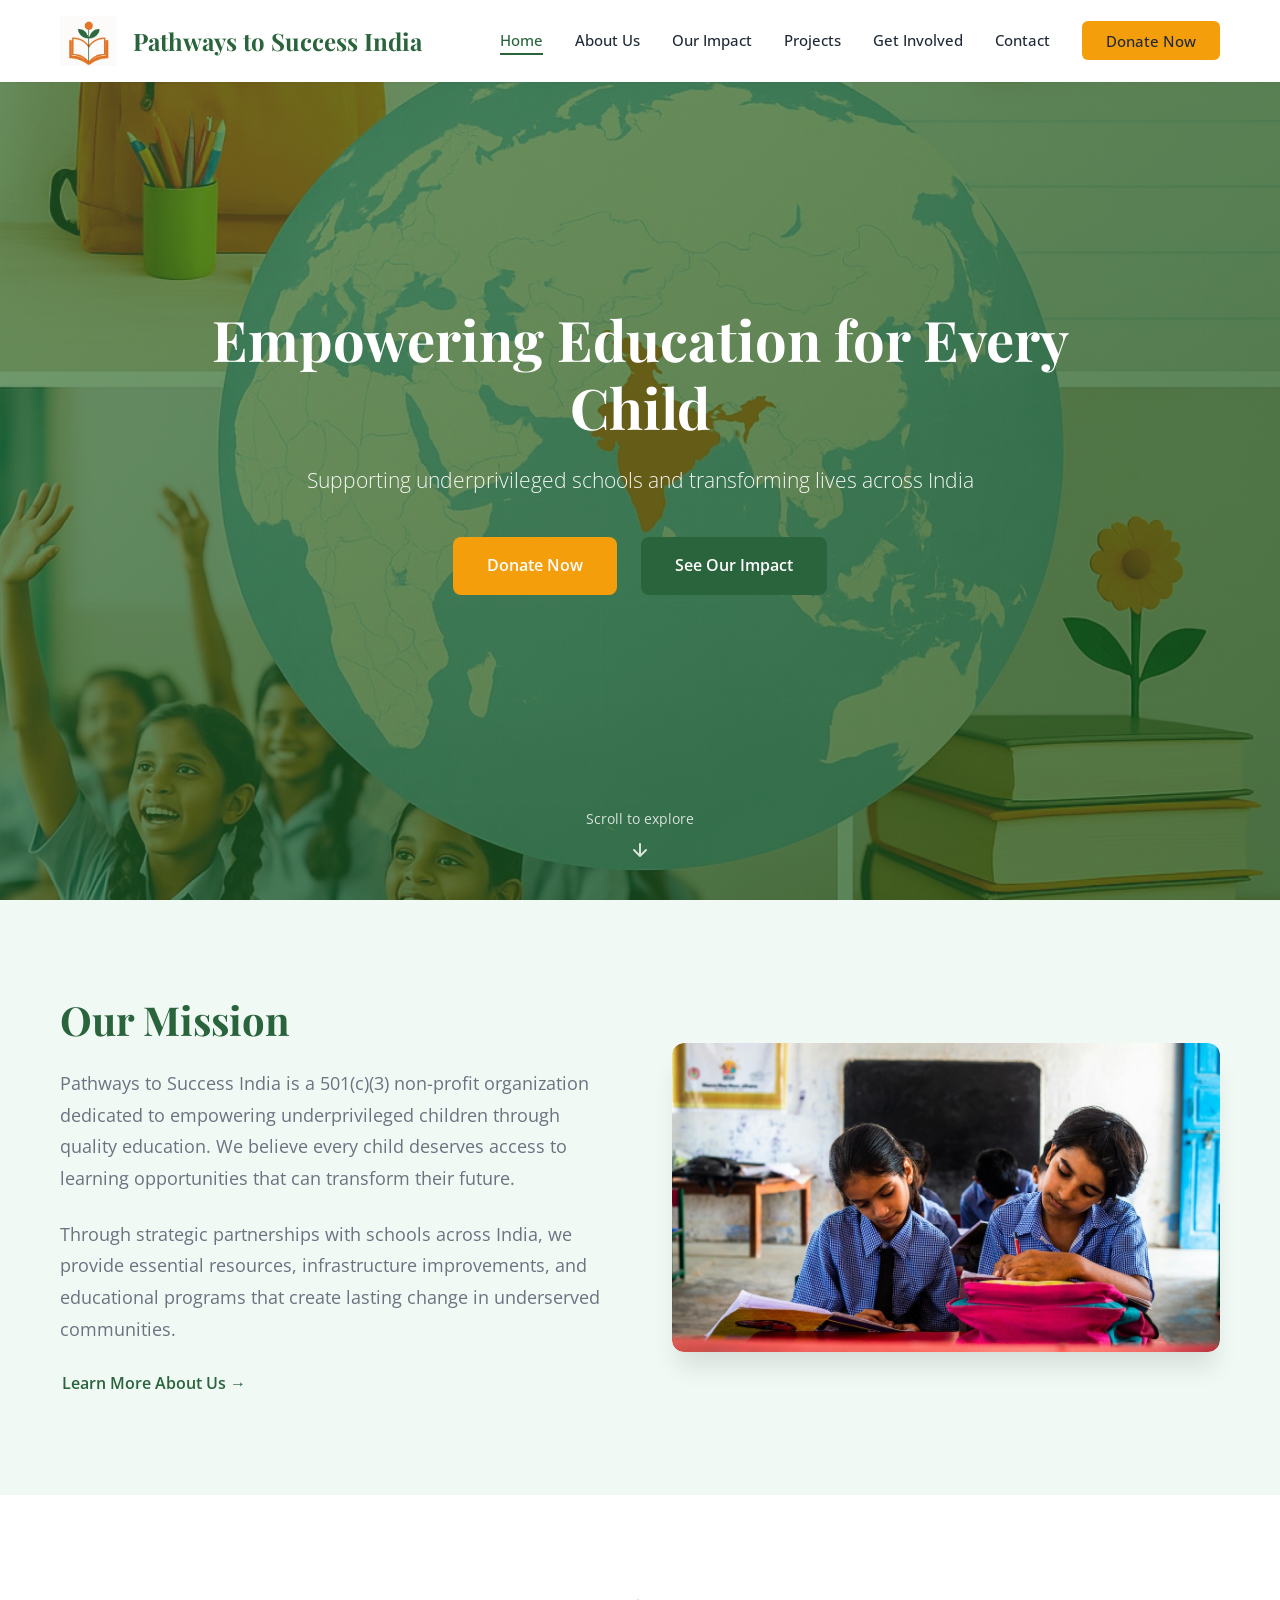
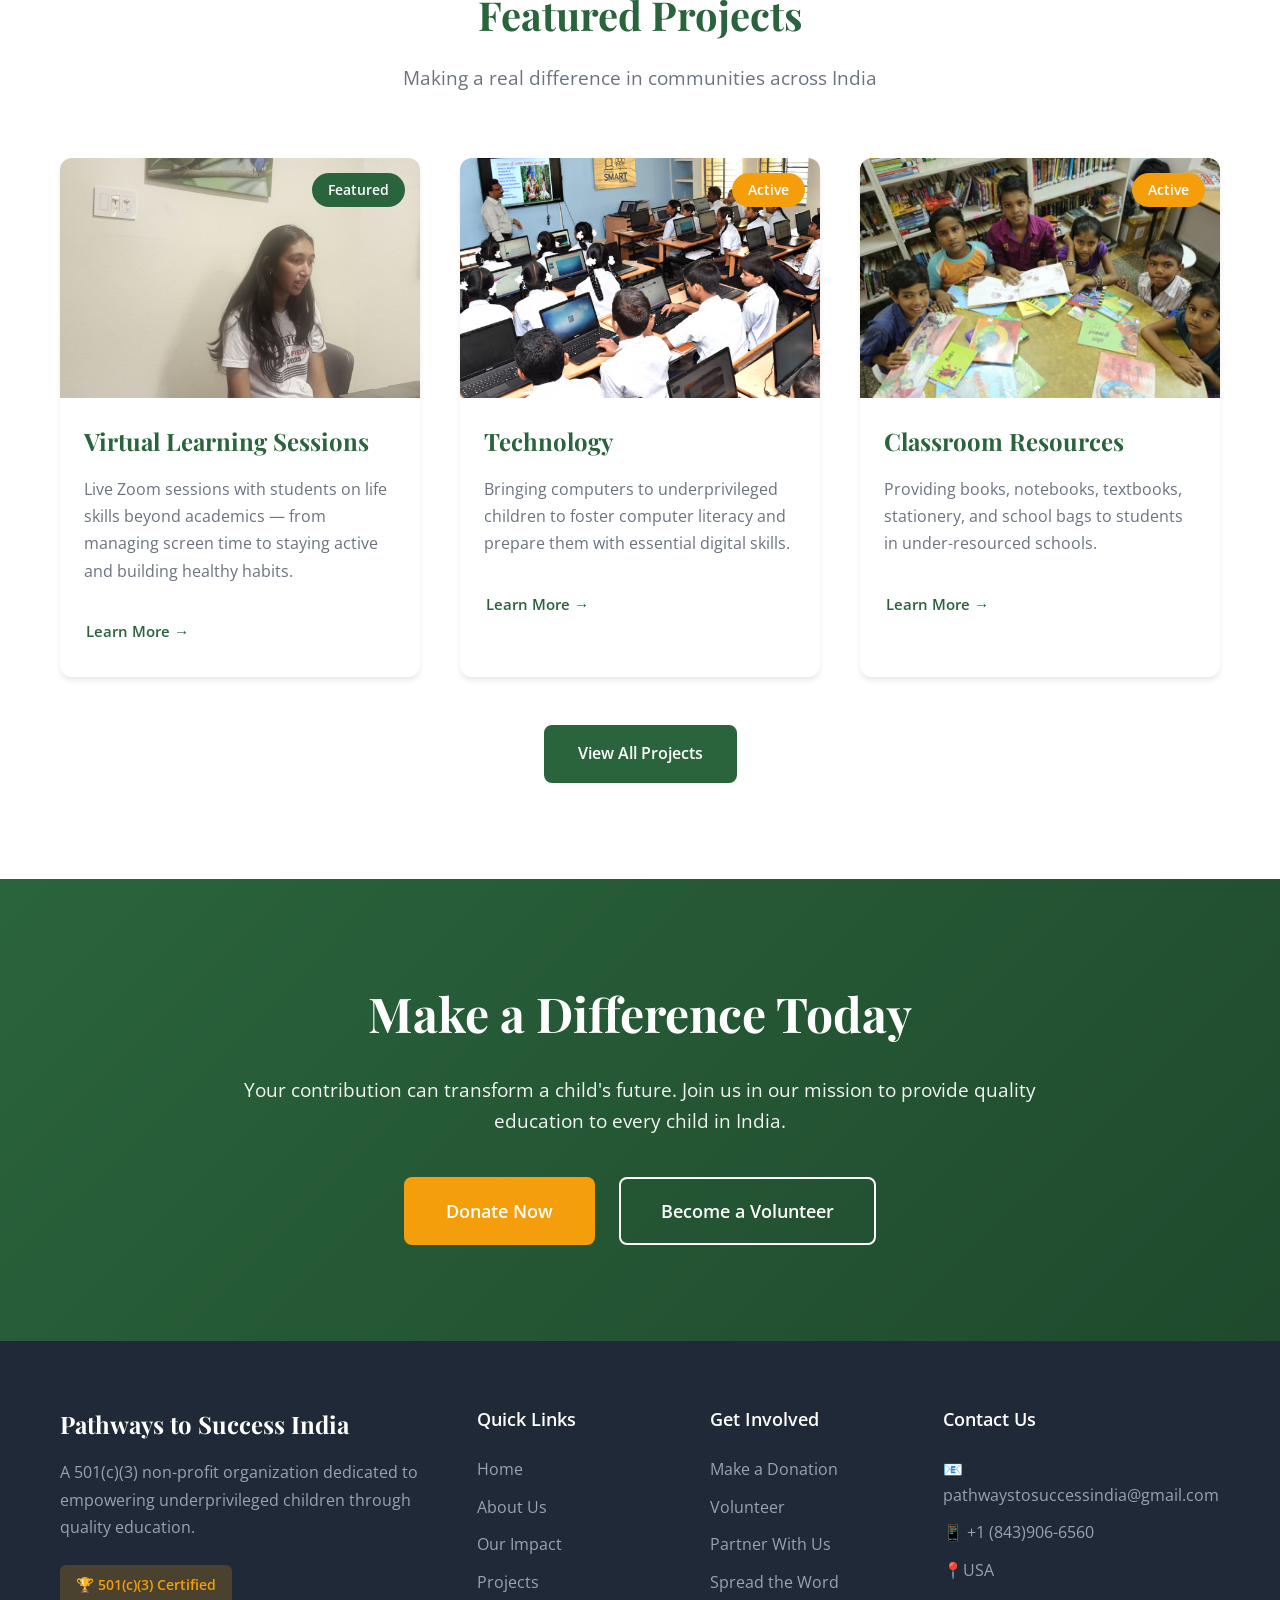
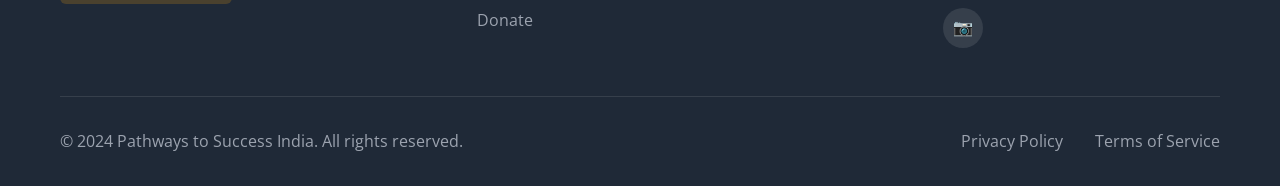
==== commit 74ec7dbe: "Add Virtual Learning Sessions initiative with dedicated page, featured on home and projects Co-Autho" ====
--- a/index.html
+++ b/index.html
@@ -98,6 +98,19 @@
             <div class="projects-grid">
                 <div class="project-card">
                     <div class="project-image">
+                        <img src="images/project-virtual-sessions.jpg" alt="Virtual Learning Sessions" style="width: 100%; height: 100%; object-fit: cover;">
+                        <div class="project-badge" style="background: var(--primary-green);">Featured</div>
+                    </div>
+                    <div class="project-content">
+                        <h3 class="project-title">Virtual Learning Sessions</h3>
+                        <p class="project-description">
+                            Live Zoom sessions with students on life skills beyond academics — from managing screen time to staying active and building healthy habits.
+                        </p>
+                        <a href="pages/virtual-sessions.html" class="btn btn-text">Learn More →</a>
+                    </div>
+                </div>
+                <div class="project-card">
+                    <div class="project-image">
                         <img src="images/project-digital-learning.jpg" alt="Technology" style="width: 100%; height: 100%; object-fit: cover;">
                         <div class="project-badge">Active</div>
                     </div>
@@ -118,19 +131,6 @@
                         <h3 class="project-title">Classroom Resources</h3>
                         <p class="project-description">
                             Providing books, notebooks, textbooks, stationery, and school bags to students in under-resourced schools.
-                        </p>
-                        <a href="pages/projects.html" class="btn btn-text">Learn More →</a>
-                    </div>
-                </div>
-                <div class="project-card">
-                    <div class="project-image">
-                        <img src="images/project-infrastructure.jpg" alt="Health Education" style="width: 100%; height: 100%; object-fit: cover;">
-                        <div class="project-badge">Active</div>
-                    </div>
-                    <div class="project-content">
-                        <h3 class="project-title">Health Education</h3>
-                        <p class="project-description">
-                            Teaching nutrition, hygiene practices, and promoting overall well-being of children through health education.
                         </p>
                         <a href="pages/projects.html" class="btn btn-text">Learn More →</a>
                     </div>
